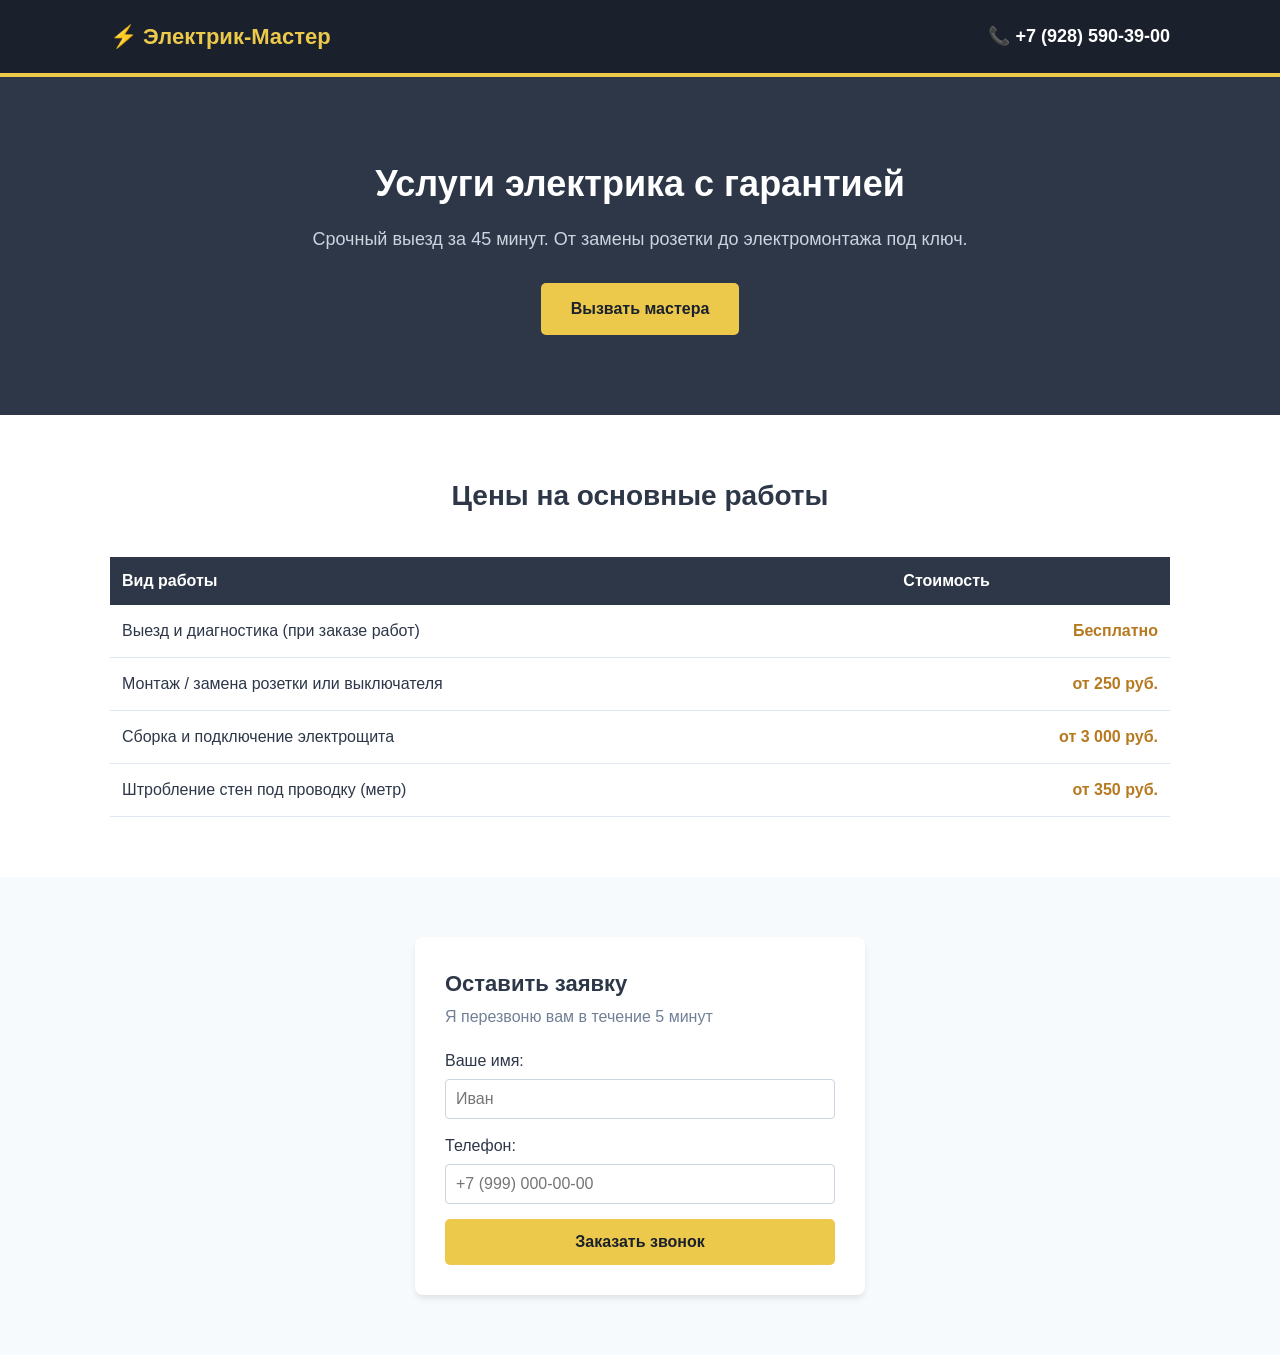
==== index.html @ 3cfb7683 "Add files via upload" ====
<!DOCTYPE html>
<html lang="ru">
<head>
    <meta charset="UTF-8">
    <meta name="viewport" content="width=device-width, initial-scale=1.0">
    <title>Услуги профессионального электрика</title>
    <!-- Подключаем стили из отдельного файла -->
    <link rel="stylesheet" href="style.css">
</head>
<body>

    <header class="header">
        <div class="container header-box">
            <div class="logo">⚡ Электрик-Мастер</div>
            <a href="tel:+79285903900" class="phone">📞 +7 (928) 590-39-00</a>
        </div>
    </header>

    <section class="hero">
        <div class="container">
            <h1>Услуги электрика с гарантией</h1>
            <p>Срочный выезд за 45 минут. От замены розетки до электромонтажа под ключ.</p>
            <a href="#order-form" class="btn">Вызвать мастера</a>
        </div>
    </section>

    <section class="services">
        <div class="container">
            <h2>Цены на основные работы</h2>
            <table class="price-table">
                <thead>
                    <tr>
                        <th>Вид работы</th>
                        <th>Стоимость</th>
                    </tr>
                </thead>
                <tbody>
                    <tr>
                        <td>Выезд и диагностика (при заказе работ)</td>
                        <td class="price-tag">Бесплатно</td>
                    </tr>
                    <tr>
                        <td>Монтаж / замена розетки или выключателя</td>
                        <td class="price-tag">от 250 руб.</td>
                    </tr>
                    <tr>
                        <td>Сборка и подключение электрощита</td>
                        <td class="price-tag">от 3 000 руб.</td>
                    </tr>
                    <tr>
                        <td>Штробление стен под проводку (метр)</td>
                        <td class="price-tag">от 350 руб.</td>
                    </tr>
                </tbody>
            </table>
        </div>
    </section>

    <section class="contacts" id="order-form">
        <div class="container">
            <div class="form-wrapper">
                <h3>Оставить заявку</h3>
                <p>Я перезвоню вам в течение 5 минут</p>
                <form id="callbackForm">
                    <div class="input-group">
                        <label>Ваше имя:</label>
                        <input type="text" id="name" placeholder="Иван" required>
                    </div>
                    <div class="input-group">
                        <label>Телефон:</label>
                        <input type="tel" id="phone" placeholder="+7 (999) 000-00-00" required>
                    </div>
                    <button type="submit" class="btn full-width">Заказать звонок</button>
                </form>
            </div>
        </div>
    </section>

    <script>
        document.getElementById('callbackForm').addEventListener('submit', function(e) {
            e.preventDefault();
            alert('Спасибо! Заявка успешно принята, мастер уже обрабатывает её.');
            this.reset();
        });
    </script>

</body>
</html>
---- style.css ----
/* Базовые сбросы */
* {
    box-sizing: border-box;
    margin: 0;
    padding: 0;
    font-family: -apple-system, BlinkMacSystemFont, "Segoe UI", Roboto, sans-serif;
}

body {
    background-color: #f5f7fa;
    color: #2d3748;
    line-height: 1.5;
}

.container {
    width: 100%;
    max-width: 1100px;
    margin: 0 auto;
    padding: 0 20px;
}

/* Шапка сайта */
.header {
    background-color: #1a202c;
    padding: 20px 0;
    border-bottom: 4px solid #ecc94b;
}

.header-box {
    display: flex;
    justify-content: space-between;
    align-items: center;
}

.logo {
    color: #ecc94b;
    font-size: 22px;
    font-weight: bold;
}

.phone {
    color: #fff;
    text-decoration: none;
    font-weight: bold;
    font-size: 18px;
}

/* Главный блок */
.hero {
    background-color: #2d3748;
    color: #fff;
    padding: 80px 0;
    text-align: center;
}

.hero h1 {
    font-size: 36px;
    margin-bottom: 15px;
    color: #fff;
}

.hero p {
    font-size: 18px;
    color: #cbd5e0;
    margin-bottom: 30px;
}

/* Кнопки */
.btn {
    display: inline-block;
    background-color: #ecc94b;
    color: #1a202c;
    padding: 14px 30px;
    font-weight: bold;
    text-decoration: none;
    border-radius: 5px;
    border: none;
    cursor: pointer;
    font-size: 16px;
    transition: background 0.2s;
}

.btn:hover {
    background-color: #d69e2e;
}

.full-width {
    width: 100%;
}

/* Прайс-лист */
.services {
    padding: 60px 0;
    background-color: #fff;
}

.services h2 {
    text-align: center;
    margin-bottom: 40px;
    font-size: 28px;
}

.price-table {
    width: 100%;
    border-collapse: collapse;
}

.price-table th {
    background-color: #2d3748;
    color: #fff;
    text-align: left;
    padding: 12px;
}

.price-table td {
    padding: 14px 12px;
    border-bottom: 1px solid #e2e8f0;
}

.price-tag {
    font-weight: bold;
    color: #b7791f;
    text-align: right;
}

/* Блок контактов */
.contacts {
    padding: 60px 0;
    background-color: #f7fafc;
}

.form-wrapper {
    max-width: 450px;
    margin: 0 auto;
    background: #fff;
    padding: 30px;
    border-radius: 8px;
    box-shadow: 0 4px 6px -1px rgba(0, 0, 0, 0.1);
}

.form-wrapper h3 {
    margin-bottom: 5px;
    font-size: 22px;
}

.form-wrapper p {
    color: #718096;
    margin-bottom: 20px;
}

.input-group {
    margin-bottom: 15px;
    text-align: left;
}

.input-group label {
    display: block;
    margin-bottom: 6px;
    font-weight: 500;
}

.input-group input {
    width: 100%;
    padding: 10px;
    border: 1px solid #cbd5e0;
    border-radius: 4px;
    font-size: 16px;
}

.input-group input:focus {
    outline: none;
    border-color: #ecc94b;
}

/* Мобильная адаптация */
max-width: 600px {
    .header-box {
        flex-direction: column;
        gap: 10px;
    }
    .hero h1 {
        font-size: 26px;
    }
    .price-table th, .price-table td {
        font-size: 14px;
    }
}
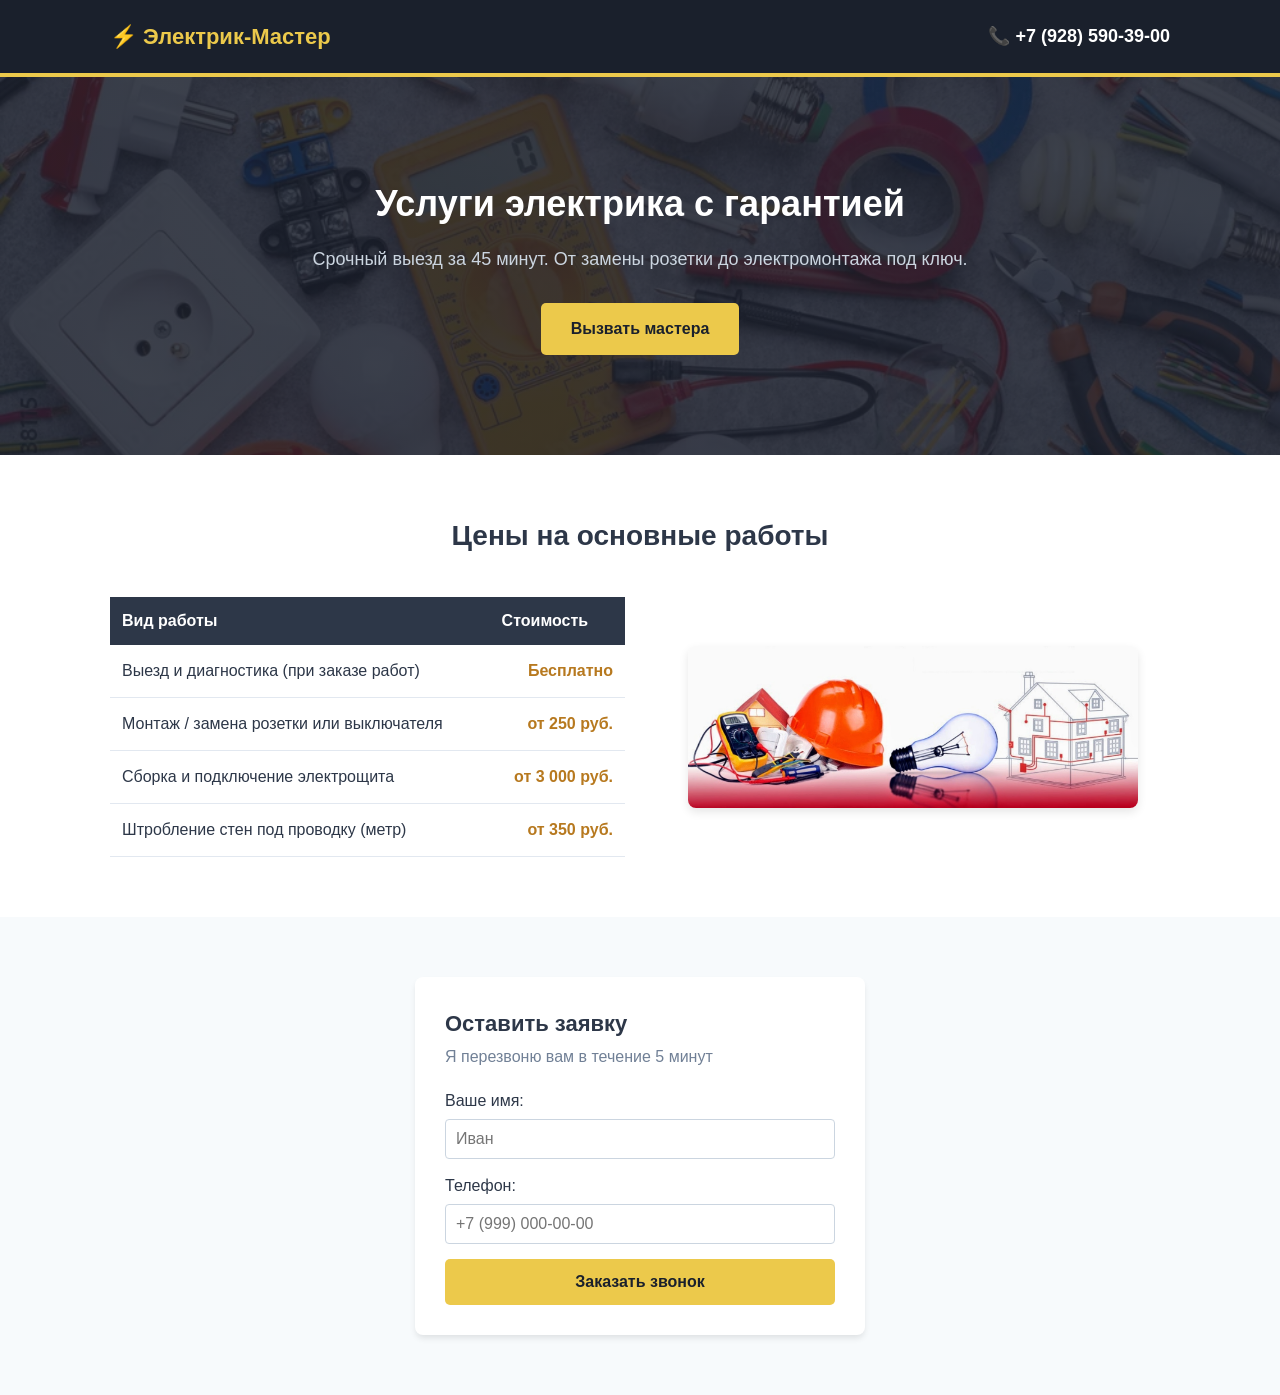
==== commit b1ca59b6: "Add files via upload" ====
--- a/index.html
+++ b/index.html
@@ -4,7 +4,6 @@
     <meta charset="UTF-8">
     <meta name="viewport" content="width=device-width, initial-scale=1.0">
     <title>Услуги профессионального электрика</title>
-    <!-- Подключаем стили из отдельного файла -->
     <link rel="stylesheet" href="style.css">
 </head>
 <body>
@@ -16,6 +15,7 @@
         </div>
     </header>
 
+    <!-- Темный блок (Фото ставится фоном через CSS) -->
     <section class="hero">
         <div class="container">
             <h1>Услуги электрика с гарантией</h1>
@@ -24,35 +24,45 @@
         </div>
     </section>
 
+    <!-- Белый блок (Внутри добавлена сетка с таблицей и вторым фото) -->
     <section class="services">
         <div class="container">
             <h2>Цены на основные работы</h2>
-            <table class="price-table">
-                <thead>
-                    <tr>
-                        <th>Вид работы</th>
-                        <th>Стоимость</th>
-                    </tr>
-                </thead>
-                <tbody>
-                    <tr>
-                        <td>Выезд и диагностика (при заказе работ)</td>
-                        <td class="price-tag">Бесплатно</td>
-                    </tr>
-                    <tr>
-                        <td>Монтаж / замена розетки или выключателя</td>
-                        <td class="price-tag">от 250 руб.</td>
-                    </tr>
-                    <tr>
-                        <td>Сборка и подключение электрощита</td>
-                        <td class="price-tag">от 3 000 руб.</td>
-                    </tr>
-                    <tr>
-                        <td>Штробление стен под проводку (метр)</td>
-                        <td class="price-tag">от 350 руб.</td>
-                    </tr>
-                </tbody>
-            </table>
+            
+            <div class="services-grid">
+                <table class="price-table">
+                    <thead>
+                        <tr>
+                            <th>Вид работы</th>
+                            <th>Стоимость</th>
+                        </tr>
+                    </thead>
+                    <tbody>
+                        <tr>
+                            <td>Выезд и диагностика (при заказе работ)</td>
+                            <td class="price-tag">Бесплатно</td>
+                        </tr>
+                        <tr>
+                            <td>Монтаж / замена розетки или выключателя</td>
+                            <td class="price-tag">от 250 руб.</td>
+                        </tr>
+                        <tr>
+                            <td>Сборка и подключение электрощита</td>
+                            <td class="price-tag">от 3 000 руб.</td>
+                        </tr>
+                        <tr>
+                            <td>Штробление стен под проводку (метр)</td>
+                            <td class="price-tag">от 350 руб.</td>
+                        </tr>
+                    </tbody>
+                </table>
+                
+                <!-- Второе фото (prices.jpg) отображается рядом с таблицей -->
+                <div class="services-image-box">
+                    <img src="prices.jpg" alt="Моя работа" class="services-img">
+                </div>
+            </div>
+            
         </div>
     </section>
 
@@ -88,4 +98,3 @@
 </html>
 
 
-
--- a/style.css
+++ b/style.css
@@ -45,11 +45,11 @@
     font-size: 18px;
 }
 
-/* Главный блок */
+/* ТЕМНЫЙ БЛОК: Ставим фото bg.jpg на задний план с затемнением */
 .hero {
-    background-color: #2d3748;
-    color: #fff;
-    padding: 80px 0;
+    background: linear-gradient(rgba(26, 32, 44, 0.85), rgba(26, 32, 44, 0.85)), url('bg.jpg') no-repeat center center/cover;
+    color: #fff;
+    padding: 100px 0;
     text-align: center;
 }
 
@@ -88,7 +88,7 @@
     width: 100%;
 }
 
-/* Прайс-лист */
+/* БЕЛЫЙ БЛОК: Сетка для расположения таблицы и второго фото */
 .services {
     padding: 60px 0;
     background-color: #fff;
@@ -100,8 +100,16 @@
     font-size: 28px;
 }
 
+.services-grid {
+    display: flex;
+    gap: 30px;
+    align-items: center;
+    flex-wrap: wrap; /* Чтобы на телефонах картинка переносилась под таблицу */
+}
+
 .price-table {
-    width: 100%;
+    flex: 1;
+    min-width: 300px;
     border-collapse: collapse;
 }
 
@@ -121,6 +129,23 @@
     font-weight: bold;
     color: #b7791f;
     text-align: right;
+}
+
+/* Настройки для второго фото (prices.jpg) */
+.services-image-box {
+    flex: 1;
+    min-width: 300px;
+    display: flex;
+    justify-content: center;
+}
+
+.services-img {
+    width: 100%;
+    max-width: 450px;
+    height: auto;
+    border-radius: 8px;
+    box-shadow: 0 4px 10px rgba(0, 0, 0, 0.1);
+    object-fit: cover;
 }
 
 /* Блок контактов */
@@ -184,4 +209,7 @@
     .price-table th, .price-table td {
         font-size: 14px;
     }
+    .services-grid {
+        flex-direction: column;
+    }
 }
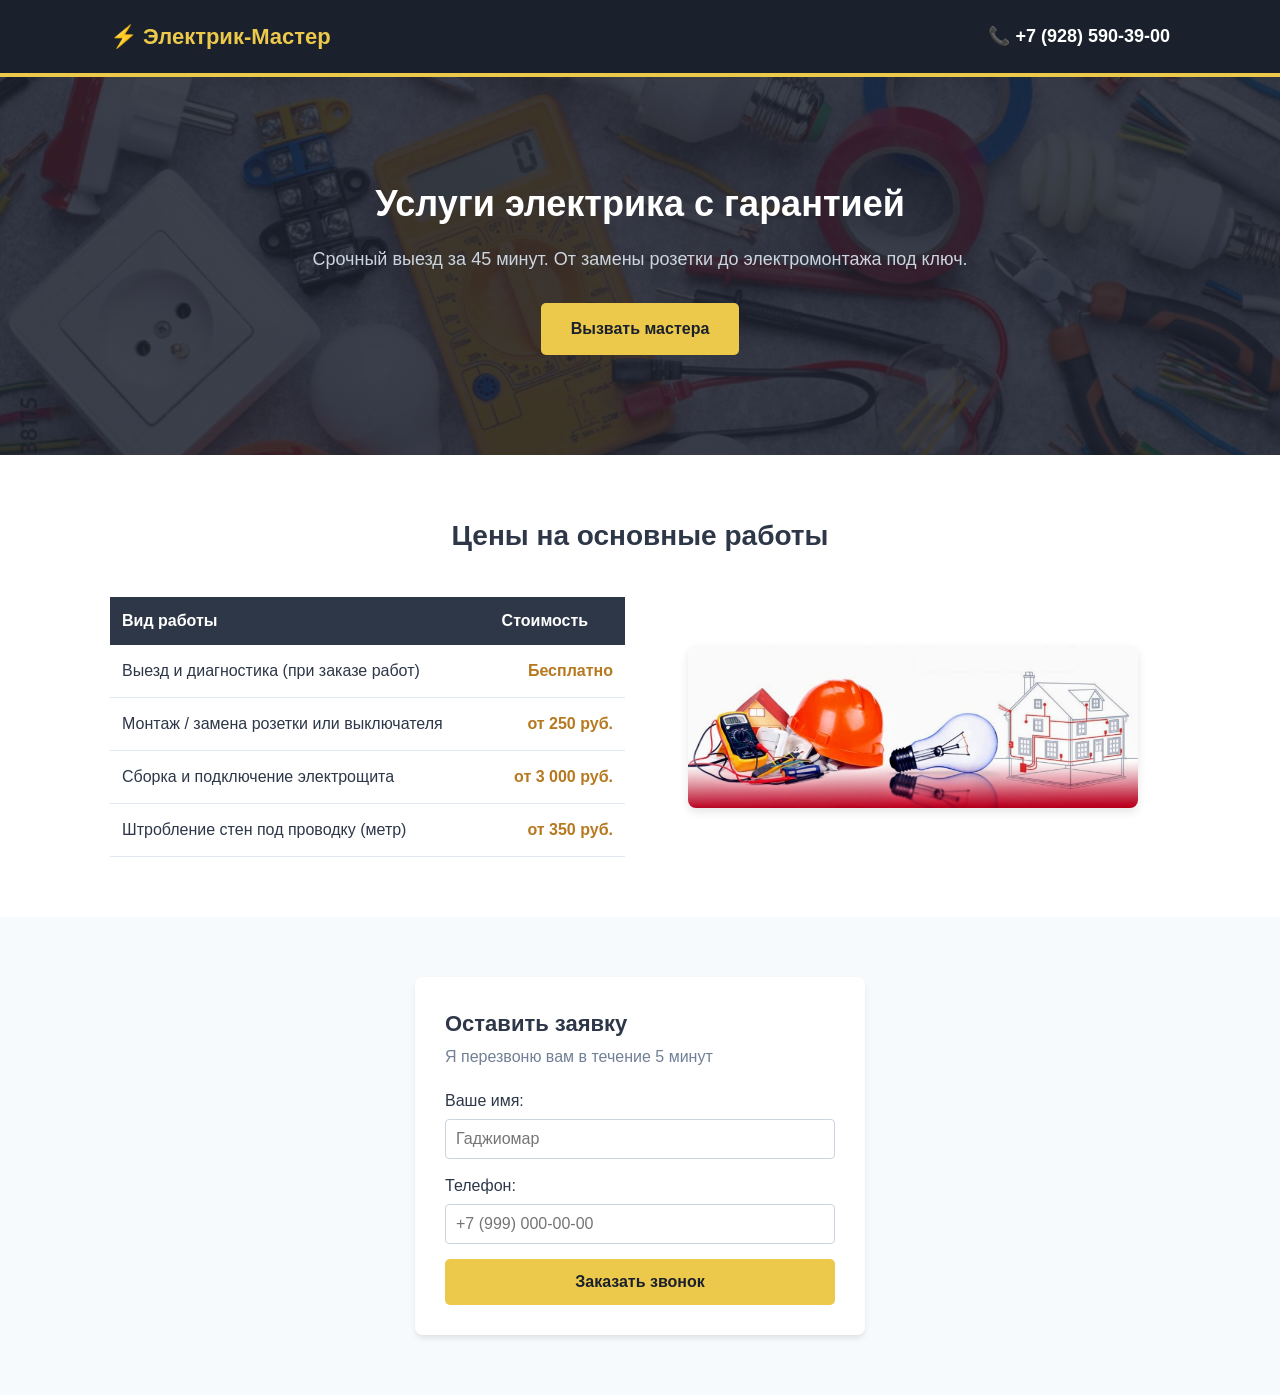
==== commit d541c2c5: "Update index.html" ====
--- a/index.html
+++ b/index.html
@@ -74,7 +74,7 @@
                 <form id="callbackForm">
                     <div class="input-group">
                         <label>Ваше имя:</label>
-                        <input type="text" id="name" placeholder="Иван" required>
+                        <input type="text" id="name" placeholder="Гаджиомар" required>
                     </div>
                     <div class="input-group">
                         <label>Телефон:</label>
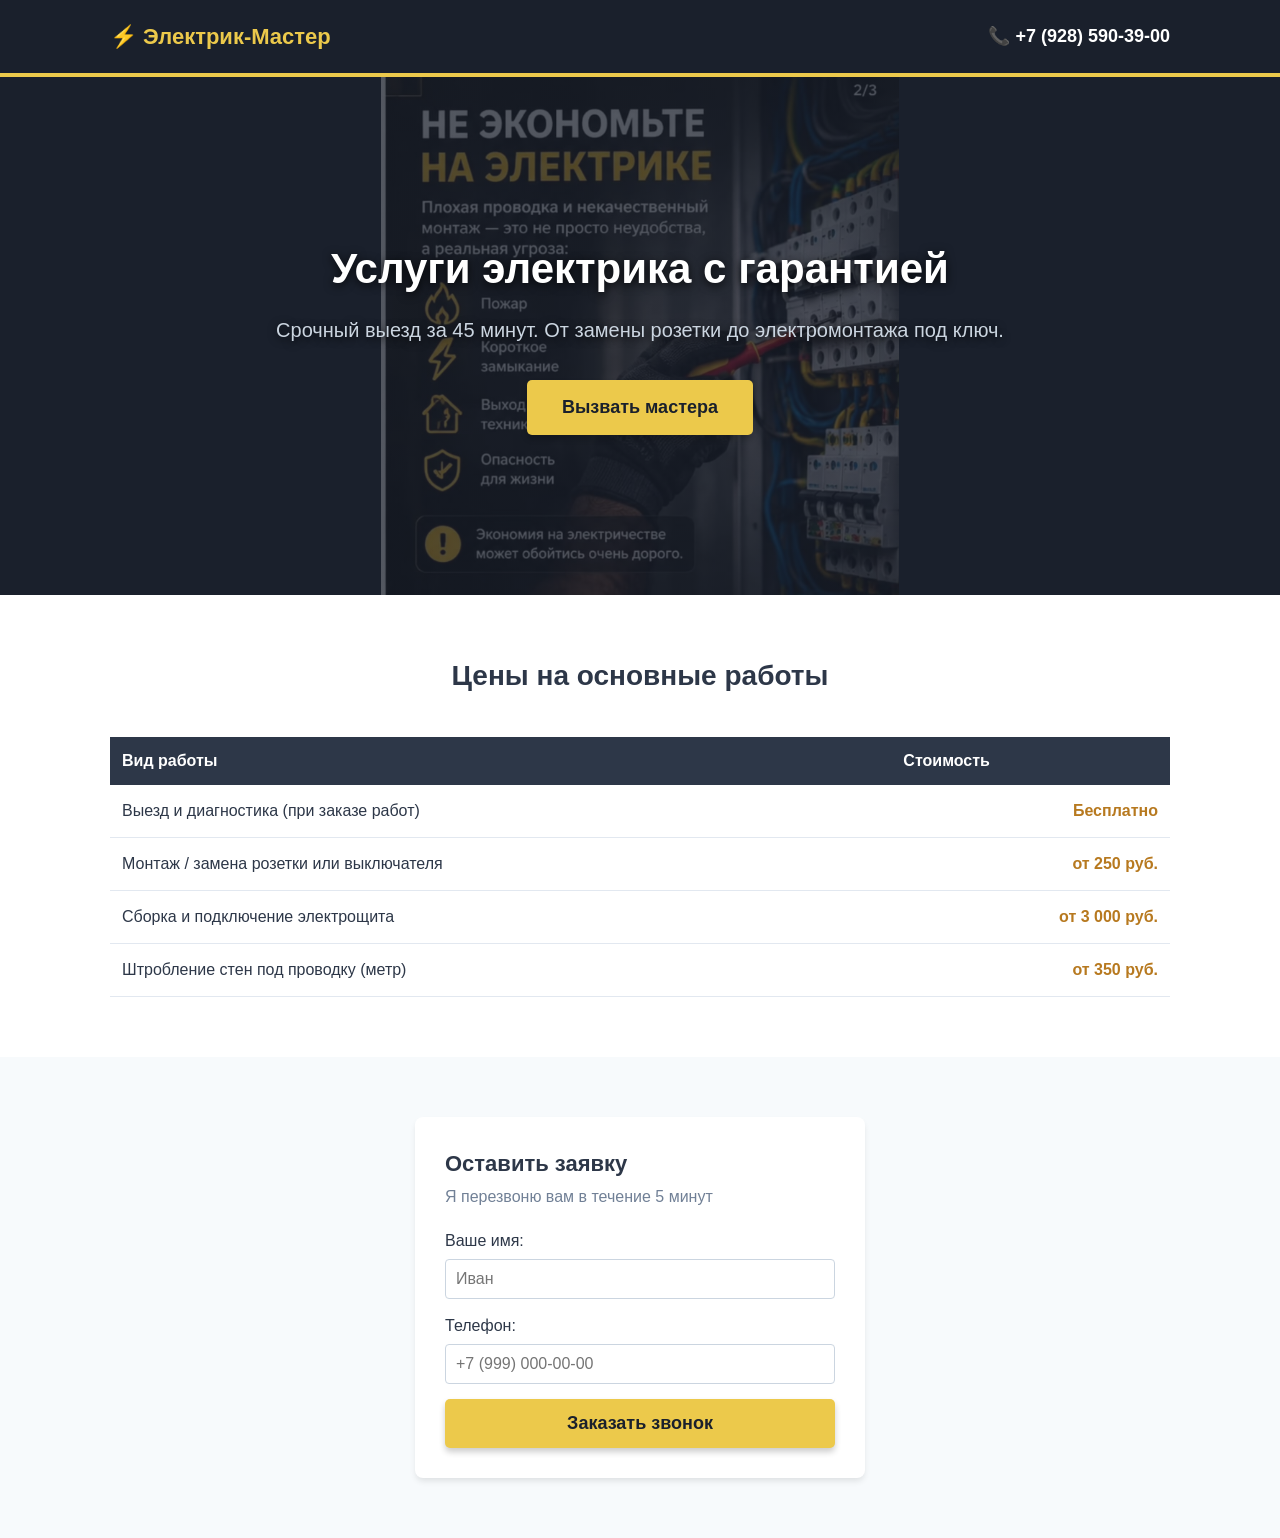
==== commit 0291ddb4: "Add files via upload" ====
--- a/index.html
+++ b/index.html
@@ -8,14 +8,16 @@
 </head>
 <body>
 
+    <!-- Шапка -->
     <header class="header">
         <div class="container header-box">
             <div class="logo">⚡ Электрик-Мастер</div>
+            <!-- Ваш номер телефона успешно добавлен сюда -->
             <a href="tel:+79285903900" class="phone">📞 +7 (928) 590-39-00</a>
         </div>
     </header>
 
-    <!-- Темный блок (Фото ставится фоном через CSS) -->
+    <!-- Главный баннер с квадратным фоном -->
     <section class="hero">
         <div class="container">
             <h1>Услуги электрика с гарантией</h1>
@@ -24,48 +26,40 @@
         </div>
     </section>
 
-    <!-- Белый блок (Внутри добавлена сетка с таблицей и вторым фото) -->
+    <!-- Цены -->
     <section class="services">
         <div class="container">
             <h2>Цены на основные работы</h2>
-            
-            <div class="services-grid">
-                <table class="price-table">
-                    <thead>
-                        <tr>
-                            <th>Вид работы</th>
-                            <th>Стоимость</th>
-                        </tr>
-                    </thead>
-                    <tbody>
-                        <tr>
-                            <td>Выезд и диагностика (при заказе работ)</td>
-                            <td class="price-tag">Бесплатно</td>
-                        </tr>
-                        <tr>
-                            <td>Монтаж / замена розетки или выключателя</td>
-                            <td class="price-tag">от 250 руб.</td>
-                        </tr>
-                        <tr>
-                            <td>Сборка и подключение электрощита</td>
-                            <td class="price-tag">от 3 000 руб.</td>
-                        </tr>
-                        <tr>
-                            <td>Штробление стен под проводку (метр)</td>
-                            <td class="price-tag">от 350 руб.</td>
-                        </tr>
-                    </tbody>
-                </table>
-                
-                <!-- Второе фото (prices.jpg) отображается рядом с таблицей -->
-                <div class="services-image-box">
-                    <img src="prices.jpg" alt="Моя работа" class="services-img">
-                </div>
-            </div>
-            
+            <table class="price-table">
+                <thead>
+                    <tr>
+                        <th>Вид работы</th>
+                        <th>Стоимость</th>
+                    </tr>
+                </thead>
+                <tbody>
+                    <tr>
+                        <td>Выезд и диагностика (при заказе работ)</td>
+                        <td class="price-tag">Бесплатно</td>
+                    </tr>
+                    <tr>
+                        <td>Монтаж / замена розетки или выключателя</td>
+                        <td class="price-tag">от 250 руб.</td>
+                    </tr>
+                    <tr>
+                        <td>Сборка и подключение электрощита</td>
+                        <td class="price-tag">от 3 000 руб.</td>
+                    </tr>
+                    <tr>
+                        <td>Штробление стен под проводку (метр)</td>
+                        <td class="price-tag">от 350 руб.</td>
+                    </tr>
+                </tbody>
+            </table>
         </div>
     </section>
 
+    <!-- Контакты и Форма -->
     <section class="contacts" id="order-form">
         <div class="container">
             <div class="form-wrapper">
@@ -74,7 +68,7 @@
                 <form id="callbackForm">
                     <div class="input-group">
                         <label>Ваше имя:</label>
-                        <input type="text" id="name" placeholder="Гаджиомар" required>
+                        <input type="text" id="name" placeholder="Иван" required>
                     </div>
                     <div class="input-group">
                         <label>Телефон:</label>
@@ -95,6 +89,4 @@
     </script>
 
 </body>
-</html>
-
-
+</html>
--- a/style.css
+++ b/style.css
@@ -1,4 +1,4 @@
-/* Базовые сбросы */
+/* Базовые настройки */
 * {
     box-sizing: border-box;
     margin: 0;
@@ -45,24 +45,28 @@
     font-size: 18px;
 }
 
-/* ТЕМНЫЙ БЛОК: Ставим фото bg.jpg на задний план с затемнением */
+/* ГЛАВНЫЙ БЛОК: Фото 1440x1440 помещается ПОЛНОСТЬЮ благодаря /contain */
 .hero {
-    background: linear-gradient(rgba(26, 32, 44, 0.85), rgba(26, 32, 44, 0.85)), url('bg.jpg') no-repeat center center/cover;
+    background: linear-gradient(rgba(26, 32, 44, 0.75), rgba(26, 32, 44, 0.75)), url('bg.jpg') no-repeat center center/contain;
+    background-color: #1a202c; /* Темный фон по бокам, если экран шире картинки */
     color: #fff;
-    padding: 100px 0;
+    padding: 160px 0; /* Большие отступы, чтобы квадратному фото хватило места */
     text-align: center;
+    width: 100%;
 }
 
 .hero h1 {
-    font-size: 36px;
+    font-size: 42px;
     margin-bottom: 15px;
     color: #fff;
+    text-shadow: 0 2px 10px rgba(0,0,0,0.8); /* Тень, чтобы текст хорошо читался */
 }
 
 .hero p {
-    font-size: 18px;
+    font-size: 20px;
     color: #cbd5e0;
-    margin-bottom: 30px;
+    margin-bottom: 35px;
+    text-shadow: 0 2px 8px rgba(0,0,0,0.8);
 }
 
 /* Кнопки */
@@ -70,14 +74,15 @@
     display: inline-block;
     background-color: #ecc94b;
     color: #1a202c;
-    padding: 14px 30px;
+    padding: 14px 35px;
     font-weight: bold;
     text-decoration: none;
     border-radius: 5px;
     border: none;
     cursor: pointer;
-    font-size: 16px;
+    font-size: 18px;
     transition: background 0.2s;
+    box-shadow: 0 4px 6px rgba(0, 0, 0, 0.2);
 }
 
 .btn:hover {
@@ -88,7 +93,7 @@
     width: 100%;
 }
 
-/* БЕЛЫЙ БЛОК: Сетка для расположения таблицы и второго фото */
+/* Прайс-лист */
 .services {
     padding: 60px 0;
     background-color: #fff;
@@ -100,16 +105,8 @@
     font-size: 28px;
 }
 
-.services-grid {
-    display: flex;
-    gap: 30px;
-    align-items: center;
-    flex-wrap: wrap; /* Чтобы на телефонах картинка переносилась под таблицу */
-}
-
 .price-table {
-    flex: 1;
-    min-width: 300px;
+    width: 100%;
     border-collapse: collapse;
 }
 
@@ -129,23 +126,6 @@
     font-weight: bold;
     color: #b7791f;
     text-align: right;
-}
-
-/* Настройки для второго фото (prices.jpg) */
-.services-image-box {
-    flex: 1;
-    min-width: 300px;
-    display: flex;
-    justify-content: center;
-}
-
-.services-img {
-    width: 100%;
-    max-width: 450px;
-    height: auto;
-    border-radius: 8px;
-    box-shadow: 0 4px 10px rgba(0, 0, 0, 0.1);
-    object-fit: cover;
 }
 
 /* Блок контактов */
@@ -198,18 +178,21 @@
 }
 
 /* Мобильная адаптация */
-max-width: 600px {
+max-width: 768px {
     .header-box {
         flex-direction: column;
         gap: 10px;
     }
+    .hero {
+        padding: 80px 0; /* Уменьшаем высоту на смартфонах */
+    }
     .hero h1 {
         font-size: 26px;
+    }
+    .hero p {
+        font-size: 16px;
     }
     .price-table th, .price-table td {
         font-size: 14px;
     }
-    .services-grid {
-        flex-direction: column;
-    }
 }
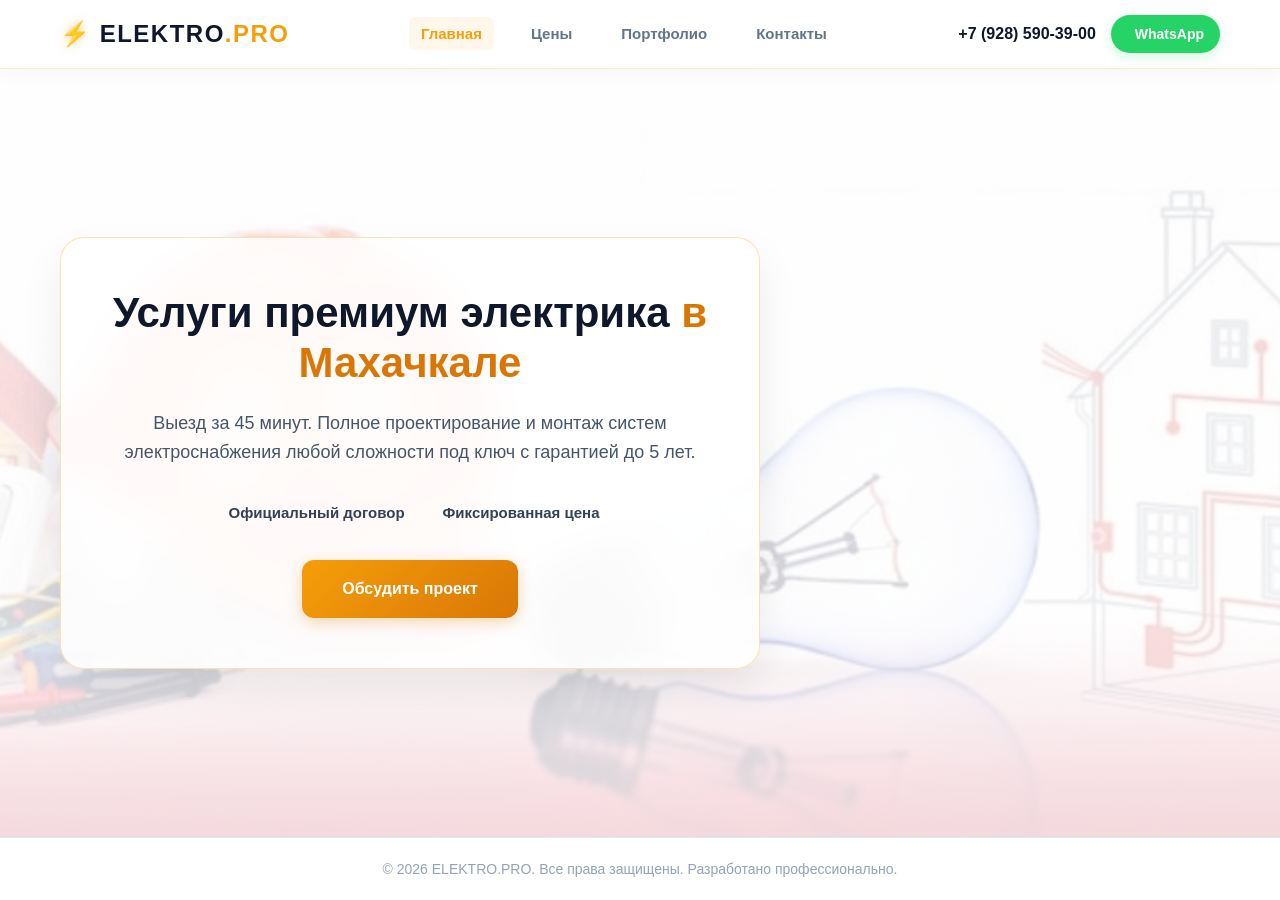
==== commit 4f5452c2: "Add files via upload" ====
--- a/index.html
+++ b/index.html
@@ -3,90 +3,46 @@
 <head>
     <meta charset="UTF-8">
     <meta name="viewport" content="width=device-width, initial-scale=1.0">
-    <title>Услуги профессионального электрика</title>
+    <title>⚡ ELEKTRO.PRO | Профессиональный электромонтаж</title>
+    <link rel="stylesheet" href="https://cloudflare.com">
     <link rel="stylesheet" href="style.css">
 </head>
 <body>
 
-    <!-- Шапка -->
     <header class="header">
         <div class="container header-box">
-            <div class="logo">⚡ Электрик-Мастер</div>
-            <!-- Ваш номер телефона успешно добавлен сюда -->
-            <a href="tel:+79285903900" class="phone">📞 +7 (928) 590-39-00</a>
+            <a href="index.html" class="logo"><span class="bolt-icon">⚡</span> ELEKTRO<span class="accent-text">.PRO</span></a>
+            <ul class="nav-menu">
+                <li><a href="index.html" class="active">Главная</a></li>
+                <li><a href="prices.html">Цены</a></li>
+                <li><a href="portfolio.html">Портфолио</a></li>
+                <li><a href="contacts.html">Контакты</a></li>
+            </ul>
+            <div class="header-contacts">
+                <a href="tel:+79285903900" class="phone-link"><i class="fa-solid fa-phone"></i> +7 (928) 590-39-00</a>
+                <a href="https://wa.me" target="_blank" class="whatsapp-btn"><i class="fa-brands fa-whatsapp"></i> WhatsApp</a>
+            </div>
         </div>
     </header>
 
-    <!-- Главный баннер с квадратным фоном -->
     <section class="hero">
         <div class="container">
-            <h1>Услуги электрика с гарантией</h1>
-            <p>Срочный выезд за 45 минут. От замены розетки до электромонтажа под ключ.</p>
-            <a href="#order-form" class="btn">Вызвать мастера</a>
-        </div>
-    </section>
-
-    <!-- Цены -->
-    <section class="services">
-        <div class="container">
-            <h2>Цены на основные работы</h2>
-            <table class="price-table">
-                <thead>
-                    <tr>
-                        <th>Вид работы</th>
-                        <th>Стоимость</th>
-                    </tr>
-                </thead>
-                <tbody>
-                    <tr>
-                        <td>Выезд и диагностика (при заказе работ)</td>
-                        <td class="price-tag">Бесплатно</td>
-                    </tr>
-                    <tr>
-                        <td>Монтаж / замена розетки или выключателя</td>
-                        <td class="price-tag">от 250 руб.</td>
-                    </tr>
-                    <tr>
-                        <td>Сборка и подключение электрощита</td>
-                        <td class="price-tag">от 3 000 руб.</td>
-                    </tr>
-                    <tr>
-                        <td>Штробление стен под проводку (метр)</td>
-                        <td class="price-tag">от 350 руб.</td>
-                    </tr>
-                </tbody>
-            </table>
-        </div>
-    </section>
-
-    <!-- Контакты и Форма -->
-    <section class="contacts" id="order-form">
-        <div class="container">
-            <div class="form-wrapper">
-                <h3>Оставить заявку</h3>
-                <p>Я перезвоню вам в течение 5 минут</p>
-                <form id="callbackForm">
-                    <div class="input-group">
-                        <label>Ваше имя:</label>
-                        <input type="text" id="name" placeholder="Иван" required>
-                    </div>
-                    <div class="input-group">
-                        <label>Телефон:</label>
-                        <input type="tel" id="phone" placeholder="+7 (999) 000-00-00" required>
-                    </div>
-                    <button type="submit" class="btn full-width">Заказать звонок</button>
-                </form>
+            <div class="hero-glass-card">
+                <h1>Услуги премиум электрика 
+<span class="highlight">в Махачкале</span></h1>
+                <p>Выезд за 45 минут. Полное проектирование и монтаж систем электроснабжения любой сложности под ключ с гарантией до 5 лет.</p>
+                <div class="hero-features">
+                    <span><i class="fa-solid fa-shield-halved"></i> Официальный договор</span>
+                    <span><i class="fa-solid fa-calculator"></i> Фиксированная цена</span>
+                </div>
+                <a href="contacts.html" class="btn animate-pulse">Обсудить проект</a>
             </div>
         </div>
     </section>
 
-    <script>
-        document.getElementById('callbackForm').addEventListener('submit', function(e) {
-            e.preventDefault();
-            alert('Спасибо! Заявка успешно принята, мастер уже обрабатывает её.');
-            this.reset();
-        });
-    </script>
+    <footer class="footer">
+        <div class="container">© 2026 ELEKTRO.PRO. Все права защищены. Разработано профессионально.</div>
+    </footer>
 
 </body>
 </html>
--- a/style.css
+++ b/style.css
@@ -1,29 +1,38 @@
-/* Базовые настройки */
+/* Премиальный светлый дизайн High-Tech Light */
 * {
     box-sizing: border-box;
     margin: 0;
     padding: 0;
     font-family: -apple-system, BlinkMacSystemFont, "Segoe UI", Roboto, sans-serif;
+    scroll-behavior: smooth;
 }
 
 body {
-    background-color: #f5f7fa;
-    color: #2d3748;
-    line-height: 1.5;
+    background-color: #f8fafc; /* Чистый и мягкий светлый фон */
+    color: #334155; /* Читаемый темно-серый текст вместо белого */
+    line-height: 1.6;
+    display: flex;
+    flex-direction: column;
+    min-height: 100vh;
 }
 
 .container {
     width: 100%;
-    max-width: 1100px;
+    max-width: 1200px;
     margin: 0 auto;
     padding: 0 20px;
 }
 
-/* Шапка сайта */
+/* Навигация (Шапка в светлом стиле) */
 .header {
-    background-color: #1a202c;
-    padding: 20px 0;
-    border-bottom: 4px solid #ecc94b;
+    background-color: rgba(255, 255, 255, 0.9);
+    backdrop-filter: blur(12px);
+    padding: 15px 0;
+    border-bottom: 1px solid rgba(245, 158, 11, 0.2);
+    position: sticky;
+    top: 0;
+    z-index: 1000;
+    box-shadow: 0 4px 20px rgba(0, 0, 0, 0.03);
 }
 
 .header-box {
@@ -33,76 +42,175 @@
 }
 
 .logo {
-    color: #ecc94b;
-    font-size: 22px;
-    font-weight: bold;
-}
-
-.phone {
+    font-size: 24px;
+    font-weight: 900;
+    letter-spacing: 1.5px;
+    color: #0f172a;
+    text-decoration: none;
+}
+
+.bolt-icon {
+    color: #f59e0b;
+    text-shadow: 0 0 10px rgba(245, 158, 11, 0.5);
+}
+
+.accent-text {
+    color: #f59e0b;
+}
+
+/* Меню страниц */
+.nav-menu {
+    display: flex;
+    gap: 25px;
+    list-style: none;
+}
+
+.nav-menu a {
+    color: #64748b;
+    text-decoration: none;
+    font-weight: 600;
+    font-size: 15px;
+    transition: 0.3s;
+    padding: 8px 12px;
+    border-radius: 6px;
+}
+
+.nav-menu a:hover, .nav-menu a.active {
+    color: #f59e0b;
+    background: rgba(245, 158, 11, 0.08);
+}
+
+.header-contacts {
+    display: flex;
+    align-items: center;
+    gap: 15px;
+}
+
+.phone-link {
+    color: #0f172a;
+    text-decoration: none;
+    font-weight: 700;
+    font-size: 16px;
+    transition: 0.3s;
+}
+
+.phone-link:hover {
+    color: #f59e0b;
+}
+
+.whatsapp-btn {
+    background-color: #25d366;
     color: #fff;
     text-decoration: none;
+    padding: 8px 16px;
+    border-radius: 50px;
     font-weight: bold;
+    font-size: 14px;
+    display: flex;
+    align-items: center;
+    gap: 8px;
+    transition: 0.3s;
+    box-shadow: 0 4px 12px rgba(37, 211, 102, 0.2);
+}
+
+.whatsapp-btn:hover {
+    transform: translateY(-2px);
+    box-shadow: 0 6px 15px rgba(37, 211, 102, 0.3);
+}
+
+/* ГЛАВНАЯ СТРАНИЦА (Hero с мягким светлым наложением поверх bg.jpg) */
+.hero {
+    background: linear-gradient(rgba(255, 255, 255, 0.8), rgba(255, 255, 255, 0.85)), url('bg.jpg') no-repeat center center/cover;
+    padding: 80px 0;
+    display: flex;
+    align-items: center;
+    justify-content: center;
+    flex-grow: 1;
+    min-height: 80vh;
+}
+
+/* Белая стеклянная плашка */
+.hero-glass-card {
+    background: rgba(255, 255, 255, 0.85);
+    backdrop-filter: blur(20px);
+    border: 1px solid rgba(245, 158, 11, 0.3);
+    padding: 50px 40px;
+    border-radius: 24px;
+    max-width: 700px;
+    width: 100%;
+    text-align: center;
+    box-shadow: 0 20px 40px rgba(0, 0, 0, 0.08);
+}
+
+.hero-glass-card h1 {
+    font-size: 42px;
+    line-height: 1.2;
+    margin-bottom: 20px;
+    color: #0f172a;
+    font-weight: 900;
+}
+
+.highlight {
+    color: #d97706; /* Чуть более глубокий оттенок для лучшей читаемости на светлом */
+}
+
+.hero-glass-card p {
     font-size: 18px;
-}
-
-/* ГЛАВНЫЙ БЛОК: Фото 1440x1440 помещается ПОЛНОСТЬЮ благодаря /contain */
-.hero {
-    background: linear-gradient(rgba(26, 32, 44, 0.75), rgba(26, 32, 44, 0.75)), url('bg.jpg') no-repeat center center/contain;
-    background-color: #1a202c; /* Темный фон по бокам, если экран шире картинки */
-    color: #fff;
-    padding: 160px 0; /* Большие отступы, чтобы квадратному фото хватило места */
+    color: #475569;
+    margin-bottom: 35px;
+}
+
+.hero-features {
+    display: flex;
+    justify-content: center;
+    gap: 30px;
+    margin-bottom: 35px;
+    font-size: 15px;
+}
+
+.hero-features span {
+    display: flex;
+    align-items: center;
+    gap: 8px;
+    color: #334155;
+    font-weight: 600;
+}
+
+.hero-features i {
+    color: #f59e0b;
+}
+
+/* ВНУТРЕННИЕ СТРАНИЦЫ */
+.page-content {
+    padding: 60px 0;
+    flex-grow: 1;
+}
+
+.page-title {
+    font-size: 36px;
+    font-weight: 800;
+    color: #0f172a;
+    margin-bottom: 15px;
     text-align: center;
-    width: 100%;
-}
-
-.hero h1 {
-    font-size: 42px;
-    margin-bottom: 15px;
-    color: #fff;
-    text-shadow: 0 2px 10px rgba(0,0,0,0.8); /* Тень, чтобы текст хорошо читался */
-}
-
-.hero p {
-    font-size: 20px;
-    color: #cbd5e0;
-    margin-bottom: 35px;
-    text-shadow: 0 2px 8px rgba(0,0,0,0.8);
-}
-
-/* Кнопки */
-.btn {
-    display: inline-block;
-    background-color: #ecc94b;
-    color: #1a202c;
-    padding: 14px 35px;
-    font-weight: bold;
-    text-decoration: none;
-    border-radius: 5px;
-    border: none;
-    cursor: pointer;
-    font-size: 18px;
-    transition: background 0.2s;
-    box-shadow: 0 4px 6px rgba(0, 0, 0, 0.2);
-}
-
-.btn:hover {
-    background-color: #d69e2e;
-}
-
-.full-width {
-    width: 100%;
-}
-
-/* Прайс-лист */
-.services {
-    padding: 60px 0;
-    background-color: #fff;
-}
-
-.services h2 {
+}
+
+.page-subtitle {
     text-align: center;
-    margin-bottom: 40px;
-    font-size: 28px;
+    color: #64748b;
+    margin-bottom: 50px;
+    font-size: 16px;
+}
+
+/* СТРАНИЦА: ЦЕНЫ (Светлая таблица) */
+.table-wrapper {
+    background-color: #ffffff;
+    border:
+
+
+1px solid #e2e8f0;
+    border-radius: 16px;
+    overflow: hidden;
+    box-shadow: 0 10px 25px rgba(0, 0, 0, 0.03);
 }
 
 .price-table {
@@ -111,88 +219,183 @@
 }
 
 .price-table th {
-    background-color: #2d3748;
-    color: #fff;
+    background-color: #f1f5f9;
+    color: #0f172a;
     text-align: left;
-    padding: 12px;
+    padding: 20px;
+    font-size: 16px;
+    font-weight: 700;
+    border-bottom: 2px solid #e2e8f0;
 }
 
 .price-table td {
-    padding: 14px 12px;
-    border-bottom: 1px solid #e2e8f0;
+    padding: 18px 20px;
+    color: #334155;
+    border-bottom: 1px solid #f1f5f9;
+}
+
+.price-table tr:hover td {
+    background-color: rgba(245, 158, 11, 0.04);
 }
 
 .price-tag {
-    font-weight: bold;
-    color: #b7791f;
+    font-weight: 800;
+    color: #d97706;
     text-align: right;
-}
-
-/* Блок контактов */
-.contacts {
-    padding: 60px 0;
-    background-color: #f7fafc;
-}
-
-.form-wrapper {
-    max-width: 450px;
-    margin: 0 auto;
-    background: #fff;
-    padding: 30px;
-    border-radius: 8px;
-    box-shadow: 0 4px 6px -1px rgba(0, 0, 0, 0.1);
-}
-
-.form-wrapper h3 {
+    font-size: 16px;
+}
+
+/* СТРАНИЦА: ПОРТФОЛИО */
+.portfolio-grid {
+    display: grid;
+    grid-template-columns: repeat(auto-fit, minmax(320px, 1fr));
+    gap: 30px;
+}
+
+.portfolio-card {
+    background-color: #ffffff;
+    border: 1px solid #e2e8f0;
+    border-radius: 16px;
+    overflow: hidden;
+    transition: 0.3s;
+    box-shadow: 0 4px 15px rgba(0,0,0,0.02);
+}
+
+.portfolio-card:hover {
+    transform: translateY(-5px);
+    border-color: #f59e0b;
+    box-shadow: 0 12px 25px rgba(245, 158, 11, 0.12);
+}
+
+.portfolio-img {
+    width: 100%;
+    height: 220px;
+    background-color: #f1f5f9;
+    display: flex;
+    align-items: center;
+    justify-content: center;
+    font-size: 40px;
+}
+
+.portfolio-info {
+    padding: 25px;
+}
+
+.portfolio-info h3 {
+    color: #0f172a;
+    margin-bottom: 10px;
+    font-size: 20px;
+}
+
+.portfolio-info p {
+    font-size: 14px;
+    color: #64748b;
+}
+
+/* СТРАНИЦА: КОНТАКТЫ */
+.contacts-wrapper {
+    display: grid;
+    grid-template-columns: 1fr 1fr;
+    gap: 40px;
+    align-items: start;
+}
+
+.info-box {
+    background-color: #ffffff;
+    border: 1px solid #e2e8f0;
+    padding: 40px;
+    border-radius: 20px;
+    box-shadow: 0 4px 15px rgba(0,0,0,0.02);
+}
+
+.info-item {
+    display: flex;
+    align-items: flex-start;
+    gap: 15px;
+    margin-bottom: 30px;
+}
+
+.info-item i {
+    font-size: 22px;
+    color: #d97706;
+    margin-top: 4px;
+}
+
+.info-item h4 {
+    color: #0f172a;
+    font-size: 18px;
     margin-bottom: 5px;
-    font-size: 22px;
-}
-
-.form-wrapper p {
-    color: #718096;
-    margin-bottom: 20px;
-}
-
-.input-group {
-    margin-bottom: 15px;
-    text-align: left;
-}
-
-.input-group label {
-    display: block;
-    margin-bottom: 6px;
-    font-weight: 500;
-}
-
-.input-group input {
-    width: 100%;
-    padding: 10px;
-    border: 1px solid #cbd5e0;
-    border-radius: 4px;
+}
+
+.form-glass-box {
+    background: #ffffff;
+    border: 1px solid #e2e8f0;
+    padding: 40px;
+    border-radius: 20px;
+    box-shadow: 0 10px 25px rgba(0, 0, 0, 0.03);
+}
+
+/* Кнопки и Формы */
+.btn {
+    display: inline-block;
+    background: linear-gradient(135deg, #f59e0b 0%, #d97706 100%);
+    color: #ffffff;
+    padding: 16px 40px;
+    font-weight: 800;
+    text-decoration: none;
+    border-radius: 12px;
+    border: none;
+    cursor: pointer;
     font-size: 16px;
-}
-
-.input-group input:focus {
-    outline: none;
-    border-color: #ecc94b;
-}
-
-/* Мобильная адаптация */
-max-width: 768px {
-    .header-box {
-        flex-direction: column;
-        gap: 10px;
-    }
-    .hero {
-        padding: 80px 0; /* Уменьшаем высоту на смартфонах */
-    }
-    .hero h1 {
-        font-size: 26px;
-    }
-    .hero p {
-        font-size: 16px;
-    }
-    .price-table th, .price-table td {
-        font-size: 14px;
-    }
+    transition: 0.3s;
+    box-shadow: 0 4px 15px rgba(217, 119, 6, 0.3);
+}
+
+.btn:hover {
+    transform: translateY(-2px);
+    box-shadow: 0 6px 20px rgba(217, 119, 6, 0.45);
+}
+
+.btn-block { width: 100%; text-align: center; }
+
+.input-group { margin-bottom: 20px; }
+.input-group label { display: block; margin-bottom: 8px; font-weight: 600; font-size: 14px; color: #334155; }
+.input-group input, .input-group textarea {
+    width: 100%; padding: 14px; background-color: #f8fafc; border: 1px solid #cbd5e1;
+    border-radius: 10px; font-size: 16px; color: #0f172a; transition: 0.3s;
+}
+.input-group input:focus, .input-group textarea:focus { outline: none; border-color: #f59e0b; box-shadow: 0 0 8px rgba(245, 158, 11, 0.15); }
+
+/* Подвал (Footer) */
+.footer {
+    background-color: #ffffff;
+    padding: 20px 0;
+    text-align: center;
+    border-top: 1px solid #e2e8f0;
+    font-size: 14px;
+    color: #94a3b8;
+    margin-top: auto;
+}
+
+/* Анимация пульсации кнопки */
+@keyframes pulse {
+    0% { box-shadow: 0 0 0 0 rgba(217, 119, 6, 0.4); }
+    70% { box-shadow: 0 0 0 15px rgba(217, 119, 6, 0); }
+    100% { box-shadow: 0 0 0 0 rgba(217, 119, 6, 0); }
+}
+.animate-pulse { animation: pulse 2s infinite; }
+
+/* Адаптивность под мобилки */
+max-width: 992px {
+    .header-box { flex-direction: column; gap: 15px; text-align: center; }
+    .nav-menu { margin: 5px 0; }
+    .contacts-wrapper { grid-template-columns: 1fr; }
+}
+@media
+
+
+(max-width: 576px) {
+    .hero-glass-card h1 { font-size: 28px; }
+    .nav-menu { gap: 10px; }
+    .nav-menu a { font-size: 13px; padding: 6px 8px; }
 }
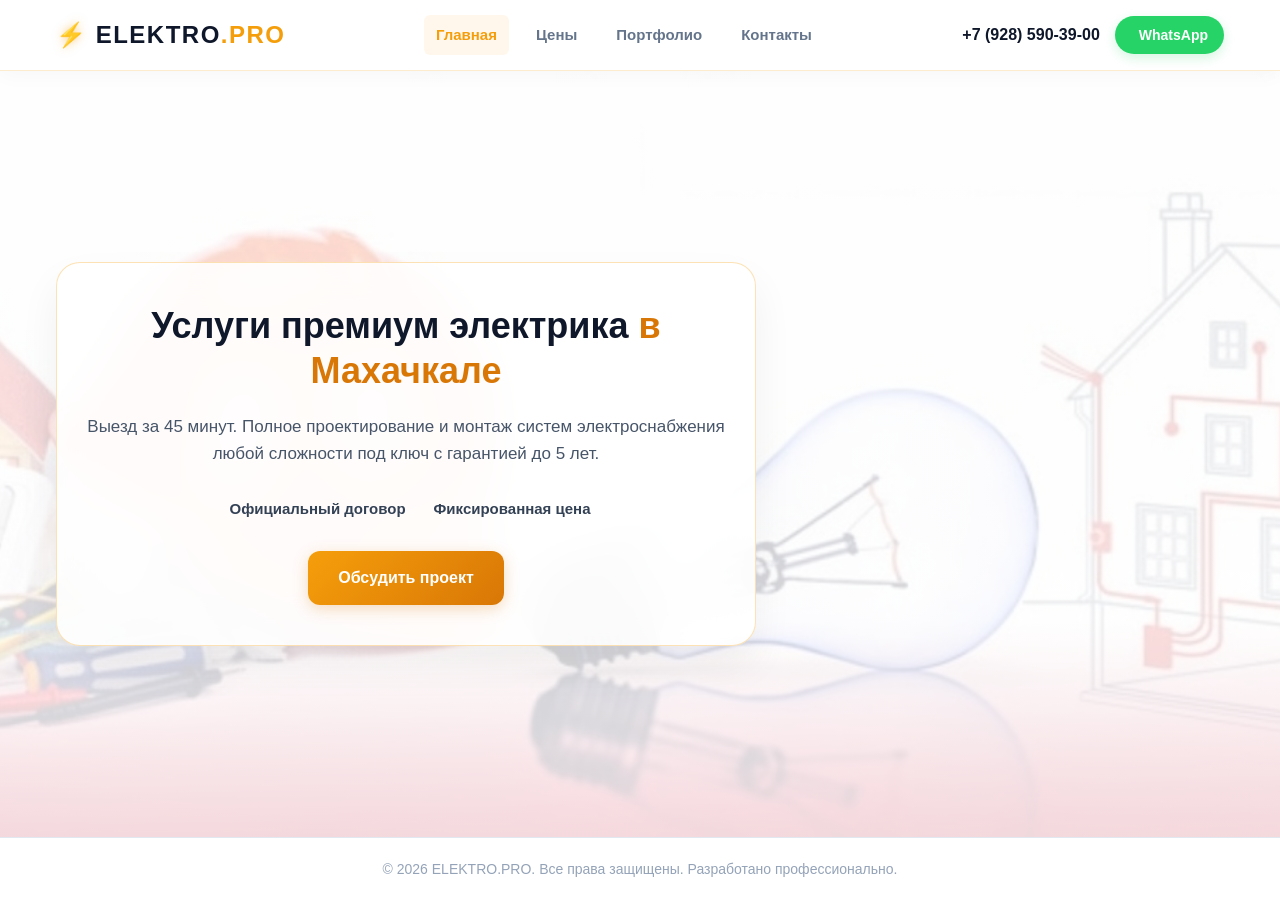
==== commit f7b54906: "Update index.html" ====
--- a/index.html
+++ b/index.html
@@ -45,4 +45,4 @@
     </footer>
 
 </body>
-</html>+</html> 
--- a/style.css
+++ b/style.css
@@ -1,4 +1,4 @@
-/* Премиальный светлый дизайн High-Tech Light */
+/* Премиальный светлый дизайн High-Tech с идеальной мобильной адаптацией */
 * {
     box-sizing: border-box;
     margin: 0;
@@ -8,25 +8,27 @@
 }
 
 body {
-    background-color: #f8fafc; /* Чистый и мягкий светлый фон */
-    color: #334155; /* Читаемый темно-серый текст вместо белого */
+    background-color: #f8fafc;
+    color: #334155;
     line-height: 1.6;
     display: flex;
     flex-direction: column;
     min-height: 100vh;
+    -webkit-text-size-adjust: 100%; /* Защита от автоувеличения текста на iOS */
 }
 
 .container {
     width: 100%;
     max-width: 1200px;
     margin: 0 auto;
-    padding: 0 20px;
-}
-
-/* Навигация (Шапка в светлом стиле) */
+    padding: 0 16px; /* Оптимальные отступы по бокам для мобильных */
+}
+
+/* Навигация (Шапка) */
 .header {
-    background-color: rgba(255, 255, 255, 0.9);
+    background-color: rgba(255, 255, 255, 0.92);
     backdrop-filter: blur(12px);
+    -webkit-backdrop-filter: blur(12px);
     padding: 15px 0;
     border-bottom: 1px solid rgba(245, 158, 11, 0.2);
     position: sticky;
@@ -39,6 +41,8 @@
     display: flex;
     justify-content: space-between;
     align-items: center;
+    flex-wrap: wrap; /* Разрешаем перенос блоков на мобильных */
+    gap: 15px;
 }
 
 .logo {
@@ -61,7 +65,7 @@
 /* Меню страниц */
 .nav-menu {
     display: flex;
-    gap: 25px;
+    gap: 15px;
     list-style: none;
 }
 
@@ -73,6 +77,7 @@
     transition: 0.3s;
     padding: 8px 12px;
     border-radius: 6px;
+    display: inline-block;
 }
 
 .nav-menu a:hover, .nav-menu a.active {
@@ -92,6 +97,7 @@
     font-weight: 700;
     font-size: 16px;
     transition: 0.3s;
+    white-space: nowrap;
 }
 
 .phone-link:hover {
@@ -118,53 +124,54 @@
     box-shadow: 0 6px 15px rgba(37, 211, 102, 0.3);
 }
 
-/* ГЛАВНАЯ СТРАНИЦА (Hero с мягким светлым наложением поверх bg.jpg) */
+/* ГЛАВНАЯ СТРАНИЦА (Hero) */
 .hero {
     background: linear-gradient(rgba(255, 255, 255, 0.8), rgba(255, 255, 255, 0.85)), url('bg.jpg') no-repeat center center/cover;
-    padding: 80px 0;
+    padding: 60px 0;
     display: flex;
     align-items: center;
     justify-content: center;
     flex-grow: 1;
-    min-height: 80vh;
-}
-
-/* Белая стеклянная плашка */
+    min-height: 75vh;
+}
+
 .hero-glass-card {
-    background: rgba(255, 255, 255, 0.85);
+    background: rgba(255, 255, 255, 0.88);
     backdrop-filter: blur(20px);
+    -webkit-backdrop-filter: blur(20px);
     border: 1px solid rgba(245, 158, 11, 0.3);
-    padding: 50px 40px;
+    padding: 40px 25px;
     border-radius: 24px;
     max-width: 700px;
     width: 100%;
     text-align: center;
-    box-shadow: 0 20px 40px rgba(0, 0, 0, 0.08);
+    box-shadow: 0 20px 40px rgba(0, 0, 0, 0.06);
 }
 
 .hero-glass-card h1 {
-    font-size: 42px;
-    line-height: 1.2;
+    font-size: 36px;
+    line-height: 1.25;
     margin-bottom: 20px;
     color: #0f172a;
     font-weight: 900;
 }
 
 .highlight {
-    color: #d97706; /* Чуть более глубокий оттенок для лучшей читаемости на светлом */
+    color: #d97706;
 }
 
 .hero-glass-card p {
-    font-size: 18px;
+    font-size: 17px;
     color: #475569;
-    margin-bottom: 35px;
+    margin-bottom: 30px;
 }
 
 .hero-features {
     display: flex;
     justify-content: center;
-    gap: 30px;
-    margin-bottom: 35px;
+    flex-wrap: wrap;
+    gap: 20px;
+    margin-bottom: 30px;
     font-size: 15px;
 }
 
@@ -182,74 +189,77 @@
 
 /* ВНУТРЕННИЕ СТРАНИЦЫ */
 .page-content {
-    padding: 60px 0;
+    padding: 40px 0;
     flex-grow: 1;
 }
 
 .page-title {
-    font-size: 36px;
+    font-size: 32px;
     font-weight: 800;
     color: #0f172a;
-    margin-bottom: 15px;
+    margin-bottom: 10px;
     text-align: center;
 }
 
 .page-subtitle {
     text-align: center;
-    color: #64748b;
-    margin-bottom: 50px;
-    font-size: 16px;
-}
-
-/* СТРАНИЦА: ЦЕНЫ (Светлая таблица) */
+    color
+
+
+: #64748b;
+    margin-bottom: 35px;
+    font-size: 15px;
+}
+
+/* СТРАНИЦА: ЦЕНЫ (Мобильный адаптив для таблицы) */
 .table-wrapper {
     background-color: #ffffff;
-    border:
-
-
-1px solid #e2e8f0;
+    border: 1px solid #e2e8f0;
     border-radius: 16px;
-    overflow: hidden;
-    box-shadow: 0 10px 25px rgba(0, 0, 0, 0.03);
+    overflow-x: auto; /* Включает свайп таблицы по горизонтали на смартфонах */
+    box-shadow: 0 10px 25px rgba(0, 0, 0, 0.02);
+    -webkit-overflow-scrolling: touch; /* Плавный скролл на iOS */
 }
 
 .price-table {
     width: 100%;
     border-collapse: collapse;
+    min-width: 500px; /* Защита от сжатия колонок */
 }
 
 .price-table th {
     background-color: #f1f5f9;
     color: #0f172a;
     text-align: left;
-    padding: 20px;
-    font-size: 16px;
+    padding: 16px 20px;
+    font-size: 15px;
     font-weight: 700;
     border-bottom: 2px solid #e2e8f0;
 }
 
 .price-table td {
-    padding: 18px 20px;
+    padding: 16px 20px;
     color: #334155;
     border-bottom: 1px solid #f1f5f9;
+    font-size: 15px;
 }
 
 .price-table tr:hover td {
-    background-color: rgba(245, 158, 11, 0.04);
+    background-color: rgba(245, 158, 11, 0.03);
 }
 
 .price-tag {
     font-weight: 800;
     color: #d97706;
     text-align: right;
-    font-size: 16px;
+    font-size: 15px;
 }
 
 /* СТРАНИЦА: ПОРТФОЛИО */
 .portfolio-grid {
     display: grid;
-    grid-template-columns: repeat(auto-fit, minmax(320px, 1fr));
-    gap: 30px;
+    grid-template-columns: repeat(auto-fit, minmax(290px, 1fr));
+    gap: 20px;
 }
 
 .portfolio-card {
@@ -258,33 +268,33 @@
     border-radius: 16px;
     overflow: hidden;
     transition: 0.3s;
-    box-shadow: 0 4px 15px rgba(0,0,0,0.02);
+    box-shadow: 0 4px 15px rgba(0,0,0,0.01);
 }
 
 .portfolio-card:hover {
-    transform: translateY(-5px);
+    transform: translateY(-3px);
     border-color: #f59e0b;
-    box-shadow: 0 12px 25px rgba(245, 158, 11, 0.12);
+    box-shadow: 0 12px 25px rgba(245, 158, 11, 0.1);
 }
 
 .portfolio-img {
     width: 100%;
-    height: 220px;
+    height: 200px;
     background-color: #f1f5f9;
     display: flex;
     align-items: center;
     justify-content: center;
-    font-size: 40px;
+    font-size: 35px;
 }
 
 .portfolio-info {
-    padding: 25px;
+    padding: 20px;
 }
 
 .portfolio-info h3 {
     color: #0f172a;
-    margin-bottom: 10px;
-    font-size: 20px;
+    margin-bottom: 8px;
+    font-size: 18px;
 }
 
 .portfolio-info p {
@@ -296,43 +306,45 @@
 .contacts-wrapper {
     display: grid;
     grid-template-columns: 1fr 1fr;
-    gap: 40px;
+    gap: 30px;
     align-items: start;
 }
 
 .info-box {
     background-color: #ffffff;
     border: 1px solid #e2e8f0;
-    padding: 40px;
+    padding: 30px 20px;
     border-radius: 20px;
-    box-shadow: 0 4px 15px rgba(0,0,0,0.02);
 }
 
 .info-item {
     display: flex;
     align-items: flex-start;
     gap: 15px;
-    margin-bottom: 30px;
+    margin-bottom: 25px;
+}
+
+.info-item:last-child {
+    margin-bottom: 0;
 }
 
 .info-item i {
-    font-size: 22px;
+    font-size: 20px;
     color: #d97706;
     margin-top: 4px;
 }
 
 .info-item h4 {
     color: #0f172a;
-    font-size: 18px;
-    margin-bottom: 5px;
+    font-size: 17px;
+    margin-bottom: 4px;
 }
 
 .form-glass-box {
     background: #ffffff;
     border: 1px solid #e2e8f0;
-    padding: 40px;
+    padding: 30px 20px;
     border-radius: 20px;
-    box-shadow: 0 10px 25px rgba(0, 0, 0, 0.03);
 }
 
 /* Кнопки и Формы */
@@ -340,7 +352,7 @@
     display: inline-block;
     background: linear-gradient(135deg, #f59e0b 0%, #d97706 100%);
     color: #ffffff;
-    padding: 16px 40px;
+    padding: 14px 30px;
     font-weight: 800;
     text-decoration: none;
     border-radius: 12px;
@@ -348,20 +360,21 @@
     cursor: pointer;
     font-size: 16px;
     transition: 0.3s;
-    box-shadow: 0 4px 15px rgba(217, 119, 6, 0.3);
+    box-shadow: 0 4px 15px rgba(217, 119, 6, 0.25);
+    text-align: center;
 }
 
 .btn:hover {
     transform: translateY(-2px);
-    box-shadow: 0 6px 20px rgba(217, 119, 6, 0.45);
-}
-
-.btn-block { width: 100%; text-align: center; }
-
-.input-group { margin-bottom: 20px; }
-.input-group label { display: block; margin-bottom: 8px; font-weight: 600; font-size: 14px; color: #334155; }
+    box-shadow: 0 6px 20px rgba(217, 119, 6, 0.35);
+}
+
+.btn-block { width: 100%; }
+
+.input-group { margin-bottom: 15px; }
+.input-group label { display: block; margin-bottom: 6px; font-weight: 600; font-size: 14px; color: #334155; }
 .input-group input, .input-group textarea {
-    width: 100%; padding: 14px; background-color: #f8fafc; border: 1px solid #cbd5e1;
+    width: 100%; padding: 12px; background-color: #f8fafc; border: 1px solid #cbd5e1;
     border-radius: 10px; font-size: 16px; color: #0f172a; transition: 0.3s;
 }
 .input-group input:focus, .input-group textarea:focus { outline: none; border-color: #f59e0b; box-shadow: 0 0 8px rgba(245, 158, 11, 0.15); }
@@ -380,22 +393,103 @@
 /* Анимация пульсации кнопки */
 @keyframes pulse {
     0% { box-shadow: 0 0 0 0 rgba(217, 119, 6, 0.4); }
-    70% { box-shadow: 0 0 0 15px rgba(217, 119, 6, 0); }
+    70% { box-shadow: 0 0 0 12px rgba(217, 119, 6
+
+
+, 0); }
     100% { box-shadow: 0 0 0 0 rgba(217, 119, 6, 0); }
 }
 .animate-pulse { animation: pulse 2s infinite; }
 
-/* Адаптивность под мобилки */
+/* ==========================================================================
+   УМНАЯ МОБИЛЬНАЯ АДАПТАЦИЯ (Media Queries)
+   ========================================================================== */
+
+/* Планшеты и крупные смартфоны */
 max-width: 992px {
-    .header-box { flex-direction: column; gap: 15px; text-align: center; }
-    .nav-menu { margin: 5px 0; }
-    .contacts-wrapper { grid-template-columns: 1fr; }
-}
-@media
-
-
-(max-width: 576px) {
-    .hero-glass-card h1 { font-size: 28px; }
-    .nav-menu { gap: 10px; }
-    .nav-menu a { font-size: 13px; padding: 6px 8px; }
-}+    .header-box {
+        flex-direction: column;
+        align-items: center;
+        gap: 12px;
+    }
+    
+    .nav-menu {
+        width: 100%;
+        justify-content: center;
+        flex-wrap: wrap; /* Чтобы ссылки меню переносились, если не влезают в ряд */
+    }
+
+    .contacts-wrapper {
+        grid-template-columns: 1fr; /* Контакты встают друг под друга */
+        gap: 25px;
+    }
+}
+
+/* Смартфоны (Экран меньше 576px) */
+max-width: 576px {
+    .header {
+        padding: 10px 0;
+    }
+
+    .header-box {
+        gap: 10px;
+    }
+
+    .logo {
+        font-size: 20px;
+    }
+
+    .nav-menu {
+        gap: 5px;
+    }
+
+    .nav-menu a {
+        font-size: 13px;
+        padding: 6px 10px; /* Крупные кликабельные кнопки страниц */
+    }
+
+    .header-contacts {
+        width: 100%;
+        justify-content: space-between; /* Кнопка звонка и WhatsApp распределяются по ширине */
+        gap: 10px;
+    }
+
+    .phone-link {
+        font-size: 15px;
+        background: #f1f5f9;
+        padding: 8px 12px;
+        border-radius: 50px;
+        display: inline-block;
+    }
+
+    .whatsapp-btn {
+        padding: 8px 14px;
+        font-size: 13px;
+    }
+
+    .hero {
+        padding: 30px 0;
+    }
+
+    .hero-glass-card {
+        padding: 30px 16px;
+        border-radius: 16px;
+    }
+
+    .hero-glass-card h1 {
+        font-size: 26px;
+    }
+
+    .hero-glass-card p {
+        font-size: 15px;
+        margin-bottom: 20px;
+    }
+
+    .hero-features {
+        flex-direction: column;
+        align-items: center;
+        gap: 10px;
+        margin-bottom: 25px;
+    }
+
+    .page-title {
